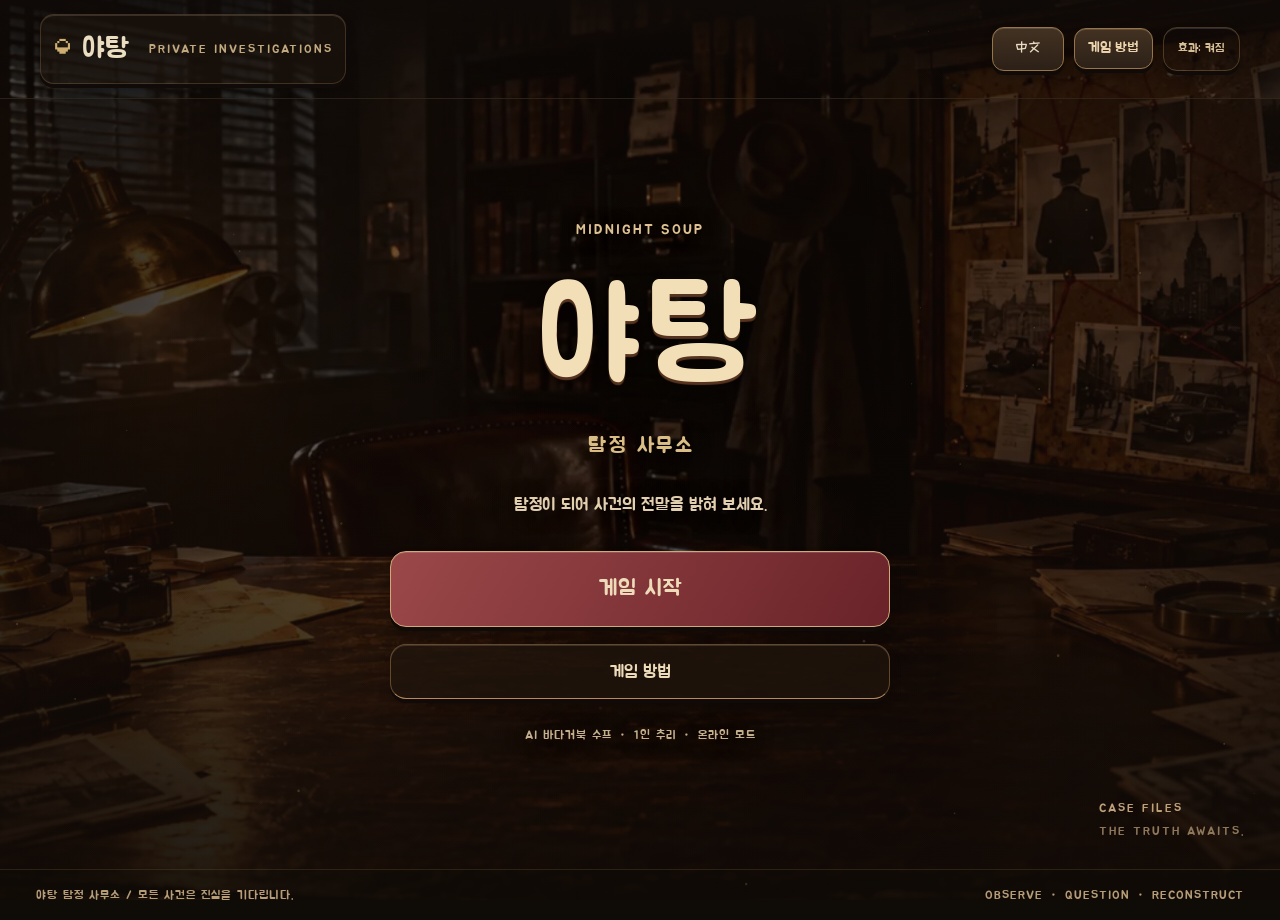
==== ko/index.html @ a6893893 "Add subtle particles and optional interactive effects with motion safeguards" ====
<!DOCTYPE html><html lang="ko"><head><meta charset="UTF-8"><meta name="viewport" content="width=device-width,initial-scale=1"><meta name="theme-color" content="#1b1511"><meta name="description" content="야탕, 질문으로 풀어나가는 추리. 바다거북 수프 사건을 선택하고 진행자와 함께 숨겨진 진실을 밝혀보세요."><title>야탕 · AI 바다거북 수프</title><link rel="icon" href="data:image/svg+xml,%3Csvg xmlns='http://www.w3.org/2000/svg' viewBox='0 0 32 32'%3E%3Crect width='32' height='32' rx='9' fill='%23742e30'/%3E%3Cpath d='M7 15h18a9 9 0 0 1-18 0M12 6v5m8-5v5' fill='none' stroke='%23d5b77e' stroke-width='2'/%3E%3C/svg%3E"><style>
:root{color-scheme:dark;--bg:#1b1511;--line:#514132;--muted:#bdab90;--text:#ebddc2;--accent:#ceae71;--wine:#792f32;--ink:#362b21;--paper:#dfcda9}*{box-sizing:border-box}body{margin:0;background:var(--bg);color:var(--text);font-family:"Courier New","Songti SC",SimSun,serif;font-size:16px}button,a,textarea{-webkit-tap-highlight-color:transparent}button{font:inherit;color:inherit;cursor:pointer;background:transparent;border:1px solid var(--line);border-radius:2px;transition:background .2s,border-color .2s,transform .2s}button:hover{background:#463427;border-color:#b99a66}button:focus-visible,a:focus-visible{outline:2px solid #d8ac65;outline-offset:4px}header{height:80px;border-bottom:1px solid #685037;display:flex;align-items:center;justify-content:space-between;padding:0 40px;gap:20px;background:#19130fed}.brand{display:flex;align-items:center;gap:12px;color:var(--text);text-decoration:none}.brand strong{font-size:28px;letter-spacing:5px;font-weight:500}.brand-icon{font-size:34px;color:var(--accent)}.brand-en{font-size:12px;letter-spacing:2px;margin-left:8px;color:#c2a97f}.header-note{color:var(--muted);font-size:14px}.quiet{border-color:transparent;padding:10px 12px;font-size:14px}.quiet span{margin-left:8px;color:var(--muted)}.desk-scene{height:225px;position:relative;display:flex;align-items:center;justify-content:space-between;padding:32px max(42px,calc((100vw - 1440px)/2));background:linear-gradient(90deg,#160f08b0,#160f0840 58%,#160f0830),var(--embedded-asset-0) right center/auto 100% no-repeat;border-bottom:1px solid #7e5d36}.scene-caption{position:relative;text-shadow:0 2px 12px #000}.scene-caption .eyebrow{color:#ddc098}.scene-caption h1{font-size:32px;letter-spacing:4px;font-weight:500;margin:19px 0 12px}.scene-caption p{font-size:14px;color:#d1bfa4;margin:0}.scene-stamp{border:3px double #cbb080;color:#e2cba2;padding:12px 9px;font-size:19px;line-height:1.6;letter-spacing:5px;transform:rotate(7deg);background:#21160d80;margin-right:15px}.eyebrow{font-size:12px;letter-spacing:1.6px;color:var(--muted)}main{display:grid;grid-template-columns:230px minmax(340px,1fr) minmax(320px,390px);gap:26px;padding:30px 36px 38px;max-width:1510px;margin:auto;align-items:start}.library{padding-top:7px;display:flex;flex-direction:column}.section-heading{display:flex;align-items:center;justify-content:space-between;margin-top:17px}.section-heading h1{font-size:23px;margin:0;font-weight:500}.section-heading>span{font-size:14px;color:var(--accent)}.muted{color:var(--muted)}.intro{font-size:14px;line-height:1.7;margin:13px 0 27px}.case-card{display:block;width:100%;text-align:left;margin-bottom:17px;padding:19px 16px;border:1px solid #67543c;background:#33281e;position:relative;box-shadow:3px 4px 0 #0b08074d}.case-card:hover{transform:translateX(3px)}.case-card.selected{border-color:#d1ae79;background:#d4bc90;color:#332419;box-shadow:3px 4px 0 #0b080755}.case-card.selected:after{content:'';position:absolute;left:-1px;top:20px;height:38px;width:4px;background:var(--wine)}.card-meta{display:flex;justify-content:space-between;font-size:12px;color:#c3ad89;margin-bottom:13px;letter-spacing:1px}.case-card strong{display:block;font-size:19px;font-weight:500}.case-card p{margin:10px 0 19px;color:#c5b497;font-size:14px;line-height:1.6}.case-card .category{font-size:12px;color:#d6b47c}.case-card.selected .card-meta,.case-card.selected p{color:#64513a}.case-card.selected .category{color:#713137}.sidebar-bottom{display:flex;gap:12px;margin-top:32px;padding-top:20px;border-top:1px solid var(--line);font-size:13px;line-height:1.9;color:#d8c4a0}.sidebar-bottom p{margin:0}.mini-symbol{border:1px solid #8c704b;display:grid;place-items:center;width:23px;height:23px;border-radius:50%;flex-shrink:0}.case-workspace{min-width:0}.case-top{display:flex;align-items:center;justify-content:space-between;margin-bottom:17px}.tag{border:1px solid #8a6b44;padding:4px 11px;font-size:12px;color:#dac08e}.story{background:radial-gradient(ellipse at 25% 10%,#f0e1c680,transparent 60%),linear-gradient(105deg,#c9b18455,transparent 25%,#98754722),var(--paper);color:var(--ink);border:1px solid #b69b6e;padding:29px 29px 0;position:relative;overflow:hidden;box-shadow:4px 5px 0 #ad926a,5px 6px 0 #514130,0 12px 25px #0005}.case-watermark{position:absolute;right:17px;top:103px;font-family:Georgia,serif;font-size:150px;color:#6f5339;opacity:.055;pointer-events:none}.confidential-stamp{position:absolute;right:23px;top:29px;transform:rotate(-9deg);border:3px double #873f39;color:#873f39;font-size:19px;letter-spacing:4px;padding:7px 9px;text-align:center;opacity:.8;line-height:1.2}.confidential-stamp small{font-size:9px;letter-spacing:2px}.file-label{font-size:12px;letter-spacing:1px;color:#755c40;position:relative;max-width:calc(100% - 110px);line-height:1.6}.file-label span{color:#69543c;display:block;font-size:12px;margin-top:6px}.story h2{font-size:36px;letter-spacing:3px;margin:28px 0 15px;font-weight:600;position:relative}.story-tags{display:flex;gap:10px;font-size:12px;color:#736148;flex-wrap:wrap}.divider{height:1px;background:#a58c68;margin:30px 0 25px;position:relative}.divider span{position:absolute;top:-9px;padding-right:14px;background:var(--paper);font-size:12px;color:#7a322f;letter-spacing:5px}#story-text{font-size:18px;line-height:2;color:#423426;position:relative}#story-text p{margin:0 0 14px}.question{font-size:18px;font-weight:600;color:#742e30;line-height:1.8;margin:23px 0 27px}.story-foot{margin:0 -29px;background:#b99c6930;border-top:1px solid #ae94705c;padding:13px 29px;display:flex;justify-content:space-between;align-items:center;font-size:12px;color:#796349;letter-spacing:1px}.story-foot>span:last-child{font-size:22px;color:#813735}.tools-row{display:flex;align-items:center;justify-content:space-between;margin-top:23px;gap:8px}.tools-row>button:first-child{padding:12px;font-size:14px;background:#392c20;border-color:#80623d}.tools-row small{margin-left:10px;color:#c5aa80}.tools-row>button:first-child>span{color:#dab87c;margin-right:5px}.hint-box{border-left:3px solid #873f39;background:#dcc69e;color:#583d28;padding:15px;margin-top:18px;font-size:16px;line-height:1.8}.investigation{display:flex;align-items:center;justify-content:space-between;margin-top:30px;border-top:1px solid var(--line);padding-top:23px;gap:12px}.investigation h3{font-size:17px;font-weight:400;margin:10px 0}.stats{display:flex;align-items:center;gap:10px;flex-shrink:0}.stats strong{font-size:32px;font-weight:400;color:var(--accent)}.stats span{font-size:12px;color:var(--muted)}.rule-line{display:flex;align-items:center;gap:8px;margin-top:18px;color:#baaa91;font-size:12px}.rule-line i{height:1px;background:#6c5139;flex:1}.rule-line .active{color:#e6c083}.chat-panel{border:1px solid #a58962;background:#e7d9bc;display:flex;flex-direction:column;height:735px;color:#423426;box-shadow:0 7px 25px #0005;margin-top:0;position:relative}.chat-heading{display:flex;align-items:center;gap:11px;padding:20px 19px;border-bottom:3px double #b7a17c;background:#d8c5a1}.host-symbol{height:39px;width:39px;display:grid;place-items:center;background:#743235;color:#efddba;font-size:26px;border:1px solid #68262a;border-radius:50%;flex-shrink:0}.chat-heading h2{font-size:19px;margin:0 0 5px;font-weight:500}.chat-heading .muted{font-size:12px;color:#715c40}.demo-badge{margin-left:auto;color:#79453b;border:1px solid #a37661;padding:5px 7px;font-size:12px;white-space:nowrap}.chat-scroll{flex:1;overflow-y:auto;min-height:0;padding:22px 20px;background:repeating-linear-gradient(transparent 0,transparent 31px,#9b825714 31px,#9b825714 32px);scrollbar-width:thin;scrollbar-color:#b8a17e transparent}.date{text-align:center;color:#7d694d;font-size:12px;margin-bottom:23px}.message{margin-bottom:23px}.message-label{font-size:12px;color:#805b40;display:flex;align-items:center;gap:7px;margin-bottom:9px}.bubble{border-left:2px solid #aa8f66;padding:8px 0 8px 12px;font-size:16px;line-height:1.85;color:#473a2c;overflow-wrap:anywhere}.answer-types{display:flex;gap:8px;margin-top:13px}.answer-types span{padding:2px 10px;border:1px solid #827956;color:#565b37;font-size:12px}.answer-types span:nth-child(2){border-color:#a67467;color:#803d37}.answer-types span:nth-child(3){border-color:#9f8d73;color:#746652}.user .bubble{background:#d2ba95;color:#4b3526;border:0;border-right:3px solid #7b3636;padding:12px 15px}.user .message-label{justify-content:flex-end;color:#803a34}.composer{padding:17px 18px;border-top:1px solid #bca883;background:#dfceac}.suggest-label{font-size:12px;color:#776044;margin:0 0 12px}.suggestions{display:flex;gap:7px;flex-wrap:wrap;margin-bottom:14px}.suggestions button{font-size:14px;padding:7px 9px;color:#63432c;border-color:#b29a72;background:#eadcbe}.suggestions button:hover{background:#cdb48b}form{border:1px solid #ae9066;background:#f0e4ca;padding:12px}form:focus-within{outline:2px solid #8c5b3e;outline-offset:1px}textarea{border:0;background:transparent;resize:vertical;min-height:60px;max-height:150px;width:100%;color:#3c2d20;font:inherit;font-size:16px;line-height:1.7;outline:0}textarea::placeholder{color:#827056}.input-bottom{display:flex;align-items:center;justify-content:space-between;gap:5px;margin-top:7px}.input-bottom>span{font-size:12px;color:#7d674b}.send{background:#792f32;border:0;color:#f2dfb8;width:36px;height:36px;font-size:25px;flex-shrink:0}.send:hover{background:#9a4143}.demo-note{color:#785f43;font-size:12px;text-align:center;line-height:1.6;margin:10px 0 0}footer{min-height:48px;padding:15px 36px;border-top:1px solid #4a3524;background:#17110d;display:flex;justify-content:space-between;color:#b69c77;font-size:12px;letter-spacing:1px;gap:16px}dialog{background:#e4d1ac;color:#473627;border:1px solid #a28556;border-radius:2px;padding:34px;max-width:530px;width:90%;box-shadow:0 20px 80px #0008}dialog::backdrop{background:#120b07ca;backdrop-filter:blur(5px)}dialog .eyebrow{color:#7e6142}dialog h2{font-size:28px;line-height:1.5;color:#743235}.close{position:absolute;right:10px;top:5px;font-size:25px}dialog button:hover{background:#c8ad80}#dialog-body{font-size:17px;line-height:1.9;color:#53402d}.primary{padding:11px 20px;margin-top:22px;background:#743235;color:#f2dfbe;border:0}dialog .primary:hover{background:#913f42}.sr-only{position:absolute;width:1px;height:1px;overflow:hidden;clip:rect(0,0,0,0)}@media(min-width:1550px){main{padding-top:35px;gap:34px}.desk-scene{height:255px}.story h2{font-size:40px}}@media(max-width:1150px){header{padding:0 25px}.brand-en{display:none}main{grid-template-columns:190px minmax(300px,1fr) 320px;gap:19px;padding:26px 22px}.story{padding:25px 23px 0}.story-foot{margin:0 -23px;padding:13px 23px}.story h2{font-size:31px}.chat-heading{padding:18px 14px;gap:8px}.chat-heading h2{font-size:17px}.chat-scroll,.composer{padding-left:15px;padding-right:15px}.confidential-stamp{right:17px;font-size:16px}.tools-row .quiet{padding:8px 3px}.file-label{max-width:calc(100% - 95px)}}@media(max-width:980px){main{grid-template-columns:minmax(300px,1fr) minmax(300px,1fr);gap:25px}.library{grid-column:1/-1}.library>.eyebrow,.intro,.sidebar-bottom{display:none}.section-heading{margin:0 0 17px}#cases{display:flex;gap:12px}.case-card{margin:0;flex:1;padding:14px}.case-card strong{font-size:18px}.case-card p{margin:10px 0}.case-card .category{display:none}.desk-scene{height:205px}.header-note{display:none}.case-card.selected:after{top:15px;height:25px}.chat-panel{height:780px}.scene-caption h1{font-size:29px}}@media(max-width:680px){header{height:72px;padding:0 18px}.desk-scene{height:215px;padding:26px 22px;background-position:62% center}.scene-caption .eyebrow{font-size:11px;letter-spacing:1px}.scene-caption h1{font-size:25px;letter-spacing:2px;line-height:1.6;max-width:255px}.scene-stamp{display:none}main{display:block;padding:24px 17px}.library{padding:0;margin-bottom:28px}.case-card{padding:12px 9px}.case-card strong{font-size:15px;line-height:1.5}.case-card p,.card-meta>span:last-child{display:none}.card-meta{font-size:11px;margin-bottom:8px;letter-spacing:0}#cases{gap:8px}.case-card:hover{transform:none}.section-heading h1{font-size:21px}.story{padding-top:29px}.story h2{font-size:32px}.case-workspace{margin-bottom:30px}.chat-panel{height:720px}.chat-heading{padding:19px}.chat-heading h2{font-size:20px}.chat-scroll,.composer{padding-left:19px;padding-right:19px}.tools-row{gap:5px}.rule-line{font-size:12px;gap:6px}footer{padding:16px 20px;font-size:12px;line-height:1.6}footer>span:last-child{display:none}}@media(prefers-reduced-motion:reduce){button{transition:none}}
/* Main menu and investigation are separate navigable views. */
[hidden]{display:none!important}.header-actions{display:flex;align-items:center;gap:14px}.back-home{color:#e2c69c;text-decoration:none;border:1px solid #745737}.home-view{background:#1b1511 var(--embedded-asset-0) center top/cover fixed no-repeat}.home-view header{background:#17110de6}.home-view footer{background:#17110dd9}.home-screen{display:block;max-width:1440px;padding:55px 42px 30px;min-height:calc(100vh - 130px);background:linear-gradient(90deg,#160e07a1,transparent 85%)}.home-intro{max-width:630px;text-shadow:0 2px 16px #000}.home-intro>.eyebrow{color:#dfc59c}.home-intro h1{font-size:clamp(36px,4.5vw,62px);font-weight:500;letter-spacing:6px;line-height:1.45;margin:19px 0;color:#f0dfbe}.home-intro p{font-size:17px;line-height:2;color:#ddc8a5;margin:17px 0}.home-rules{display:flex;align-items:center;gap:17px;color:#d3b787;font-size:14px;margin:24px 0 35px}.home-rules i{font-style:normal;color:#a9824d}.home-archive{padding:27px 30px 18px;background:#21180fe8;border:1px solid #7f603c;box-shadow:0 15px 45px #0005;backdrop-filter:blur(5px)}.home-archive-heading{display:flex;justify-content:space-between;align-items:center;gap:16px;margin-bottom:24px}.home-archive-heading h2{font-size:23px;font-weight:500;margin:10px 0 0;letter-spacing:2px}.archive-total{font-size:12px;color:#c5a777}.home-cases{display:grid;grid-template-columns:repeat(3,minmax(0,1fr));gap:20px}.home-case{text-align:left;background:#ad8a55;color:#2d2217;border:1px solid #c8a774;padding:20px;box-shadow:3px 4px 0 #09060380;position:relative}.home-case:hover{background:#d1b583;transform:translateY(-3px)}.home-case.selected{background:#e3cca0;outline:2px solid #d0ac6b;outline-offset:3px}.home-case-top{display:flex;justify-content:space-between;gap:10px;font-size:12px;color:#5c452a;letter-spacing:1px}.home-case strong{font-size:24px;display:block;margin:18px 0 13px;font-weight:500}.home-case-description{font-size:15px;line-height:1.7;display:block;color:#5e472f}.home-case-bottom{border-top:1px solid #74573255;display:flex;align-items:center;justify-content:space-between;gap:10px;margin-top:20px;padding-top:14px;font-size:12px;color:#634b30;flex-wrap:wrap}.selection-mark{color:#772d30;font-weight:bold}.home-start-row{display:flex;align-items:center;justify-content:space-between;gap:20px;margin-top:25px}.home-start-row p{font-size:14px;color:#cfb38a;line-height:1.7}.start-game{background:#7d3034;border:1px solid #aa625b;color:#f0ddba;padding:16px 30px;min-width:230px;font-size:20px;letter-spacing:3px}.start-game span{margin-left:23px}.start-game:hover{background:#9c4245;border-color:#d7ac81}.home-demo{text-align:right;color:#bca282;font-size:12px;margin:14px 0 0}.game-toolbar{max-width:1300px;margin:auto;padding:24px 36px 0;display:flex;justify-content:space-between;gap:20px;color:#bca788;font-size:14px}#game-screen>main{grid-template-columns:minmax(340px,1fr) minmax(330px,440px);max-width:1300px;gap:45px;padding-top:25px}#game-screen .library{display:none}#game-screen .chat-panel{height:calc(100vh - 180px);min-height:680px}#game-screen .story{min-height:460px}#game-screen .story h2{font-size:40px}#game-screen .case-workspace{padding-top:0}@media(min-width:1600px){.home-screen{padding-top:70px}.home-intro{margin-bottom:35px}}@media(max-width:980px){.home-screen{padding:40px 26px 25px}.home-case{padding:17px}.home-case strong{font-size:21px}.home-cases{gap:14px}.home-archive{padding:24px 22px 18px}#game-screen>main{gap:25px;padding-left:24px;padding-right:24px}.game-toolbar{padding-left:24px;padding-right:24px}}@media(max-width:680px){.header-actions{gap:6px}.back-home{font-size:12px;padding:9px 7px}.home-view{background-position:58% top;background-attachment:scroll}.home-screen{padding:34px 18px 23px;background:#1c120a66}.home-intro h1{font-size:37px;letter-spacing:4px}.home-intro p{font-size:16px}.home-intro>.eyebrow{font-size:11px}.home-rules{gap:10px;font-size:13px;margin-bottom:28px}.home-archive{padding:22px 16px 16px}.home-archive-heading h2{font-size:21px}.archive-total{display:none}.home-cases{grid-template-columns:1fr;gap:16px}.home-case{padding:17px}.home-case strong{margin:12px 0 9px;font-size:24px}.home-case-bottom{margin-top:14px;padding-top:12px}.home-start-row{flex-direction:column;align-items:stretch;gap:10px;margin-top:20px}.home-start-row p{margin:0}.start-game{width:100%}.home-demo{text-align:center;line-height:1.6}.game-toolbar{padding:20px 18px 0}.game-toolbar>span:last-child{display:none}#game-screen>main{display:block;padding:22px 18px 30px}#game-screen .story{min-height:0}#game-screen .story h2{font-size:32px}#game-screen .chat-panel{height:720px;min-height:0}.home-view .header-actions .quiet{font-size:14px}}
/* Game title screen and rounded interface. */
button,.quiet,.back-home,.primary,.send,.start-game{border-radius:14px}.home-archive{border-radius:26px}.home-case,.case-card{border-radius:18px;box-shadow:0 6px 16px #0003}.story{border-radius:22px;box-shadow:0 12px 28px #0006}.chat-panel{border-radius:22px;overflow:hidden}.chat-heading{border-radius:21px 21px 0 0}.composer{border-radius:0 0 21px 21px}.bubble{border-radius:12px;padding:12px 14px;background:#e0cead88}.user .bubble{border-radius:14px}.suggestions button,.answer-types span,.tag,.demo-badge{border-radius:999px}form,textarea{border-radius:14px}.hint-box{border-radius:14px}.confidential-stamp{border-radius:9px}.scene-stamp{border-radius:12px}.story-foot{border-radius:0 0 21px 21px}dialog{border-radius:24px}.title-view{background:#100b08 var(--embedded-asset-0) center center/cover fixed no-repeat}.title-view header{background:linear-gradient(#100b08e6,#100b0880);border-bottom:1px solid #d6b37922}.title-view .header-note{visibility:hidden}.title-view footer{background:#100b08bb;border-top:1px solid #d6b37922}.title-screen{display:flex;align-items:center;justify-content:center;position:relative;max-width:none;width:100%;min-height:calc(100svh - 130px);padding:42px 24px;background:radial-gradient(ellipse at center,#120b0755 0,#120b0780 55%,#120b07bb 100%)}.title-content{text-align:center;width:min(100%,560px);padding:26px 30px 32px;text-shadow:0 3px 20px #000}.title-kicker{font-size:14px;letter-spacing:7px;color:#dfc291}.title-content h1{font-size:clamp(88px,10vw,146px);font-weight:500;letter-spacing:18px;margin:10px 0 0;padding-left:18px;line-height:1.35;color:#f2dfb7;text-shadow:0 3px 1px #57341f,0 8px 36px #000}.title-subtitle{color:#dbbd86;font-size:21px;letter-spacing:8px;margin-top:2px;padding-left:8px}.title-premise{font-size:17px;line-height:2.1;color:#e2cfb0;margin:24px 0 29px}.title-menu{display:flex;flex-direction:column;align-items:center;gap:12px;max-width:280px;margin:auto}.title-menu a,.title-menu button{display:block;width:100%;text-decoration:none;color:#eddbb9;font-size:17px;padding:13px 22px;border:1px solid #b9905a70;background:#21150dc7;border-radius:16px;letter-spacing:3px;text-shadow:none;transition:background .2s,transform .2s}.title-menu .enter-game{padding:18px 24px;font-size:22px;background:linear-gradient(120deg,#9b4849,#692329);border-color:#d2a878;box-shadow:0 8px 30px #0006,inset 0 1px #e2b48f44}.enter-game span{margin-left:25px}.title-menu a:hover,.title-menu button:hover{background:#693f2c;transform:translateY(-2px)}.title-menu .enter-game:hover{background:#a34a4d}.title-menu a:focus-visible{outline:2px solid #eed09c;outline-offset:5px}.title-mode{font-size:12px;color:#c5af8c;margin:26px 0 0;letter-spacing:1px}.title-corner{position:absolute;bottom:26px;right:35px;color:#bea17b;font-size:12px;line-height:1.9;letter-spacing:2px}.title-corner strong{font-weight:400;color:#8e775a}.home-screen>.home-intro h1{font-size:34px;line-height:1.5}.home-screen>.home-intro{margin-bottom:20px}.home-case:focus-visible{outline:3px solid #f1d195;outline-offset:4px}@media(max-width:680px){.title-screen{min-height:calc(100svh - 120px);padding:24px 18px}.title-content{padding:20px 0}.title-kicker{font-size:12px;letter-spacing:5px}.title-content h1{font-size:96px;letter-spacing:14px;padding-left:14px}.title-subtitle{font-size:17px;letter-spacing:5px}.title-premise{font-size:16px;margin:23px 0}.title-corner{display:none}.title-menu{width:250px}.title-view{background-position:56% center;background-attachment:scroll}.home-screen>.home-intro h1{font-size:30px}.home-archive{border-radius:22px}.title-mode{font-size:12px}}

/* Rounded type across all game screens. */
@font-face{font-family:"Midnight Rounded";src:url("[data-uri]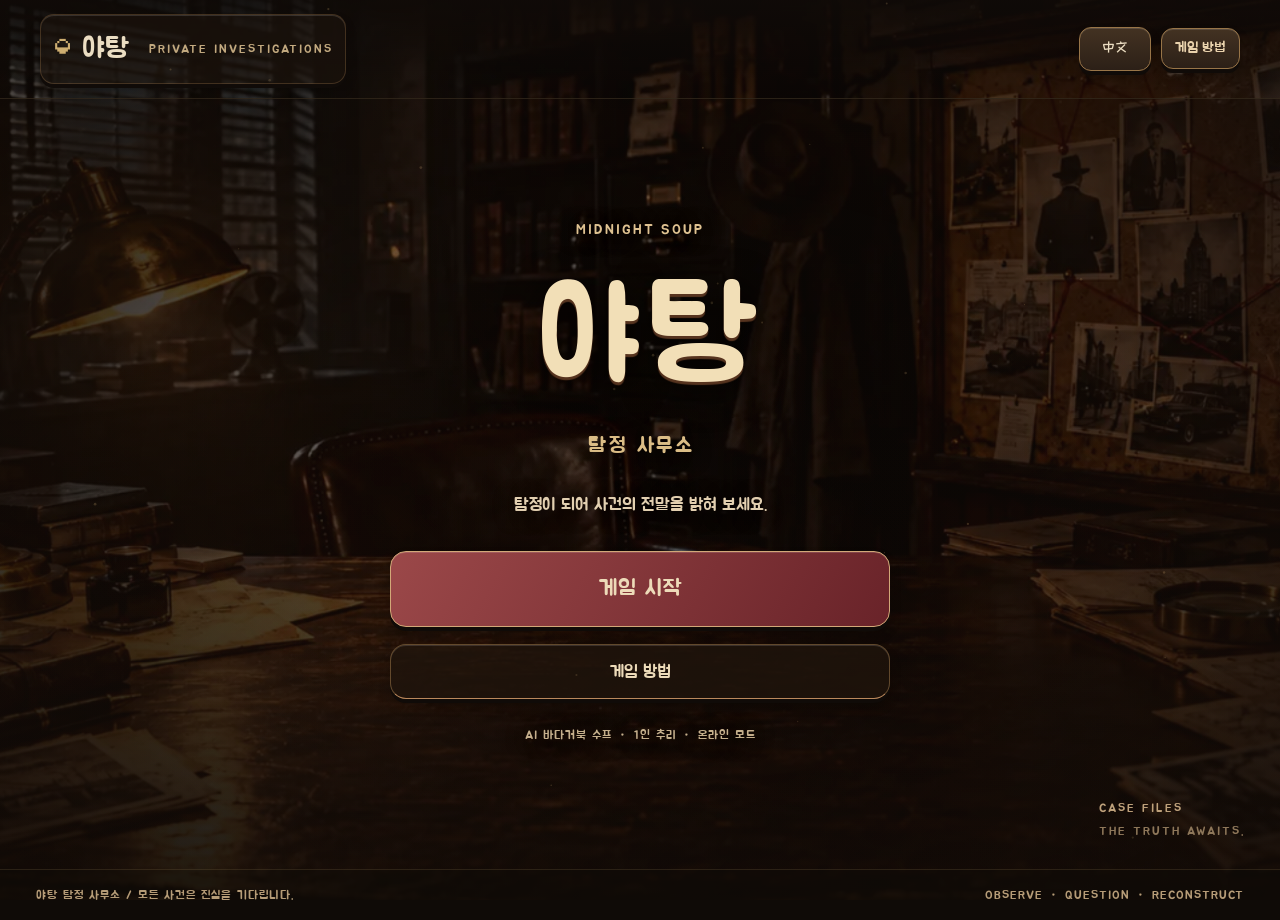
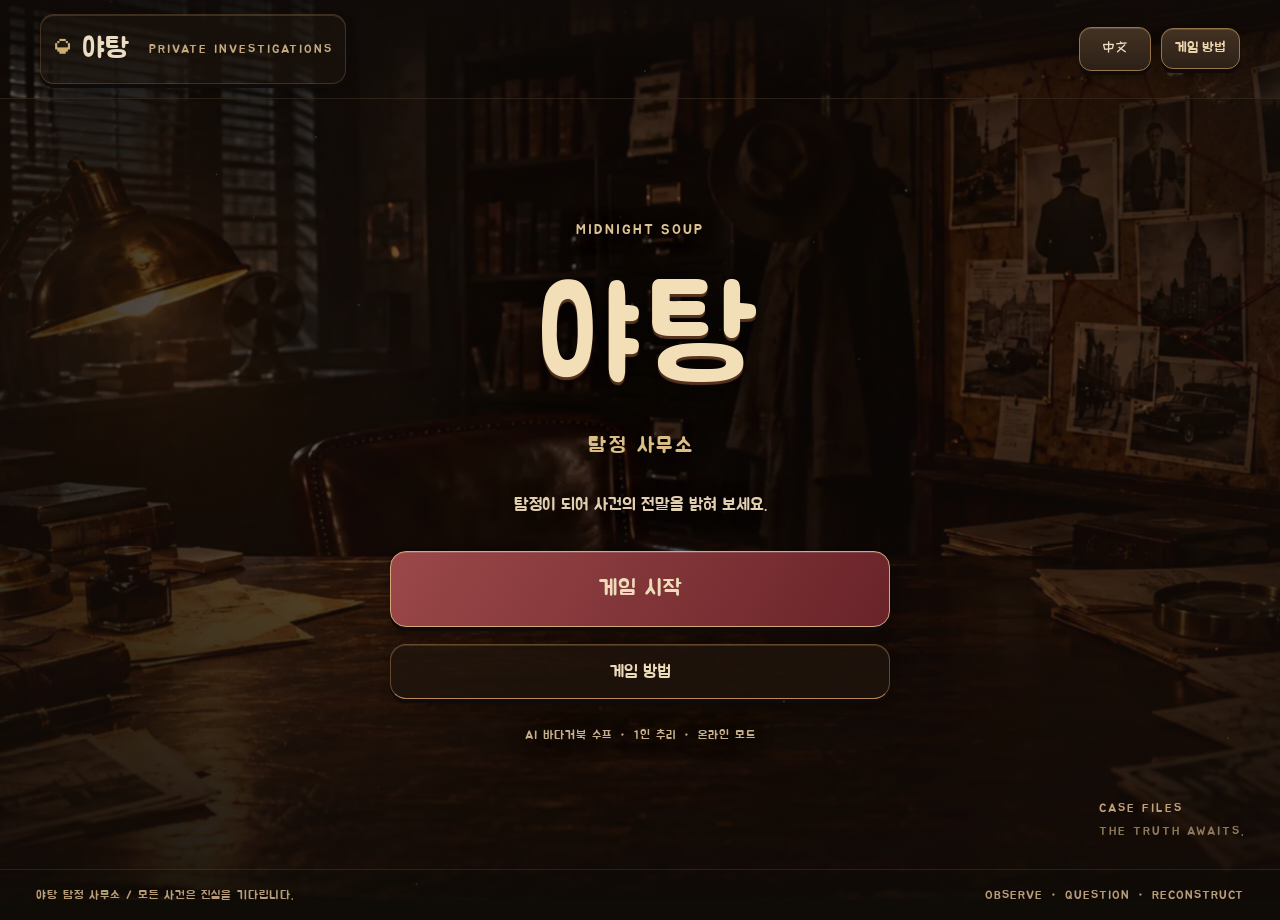
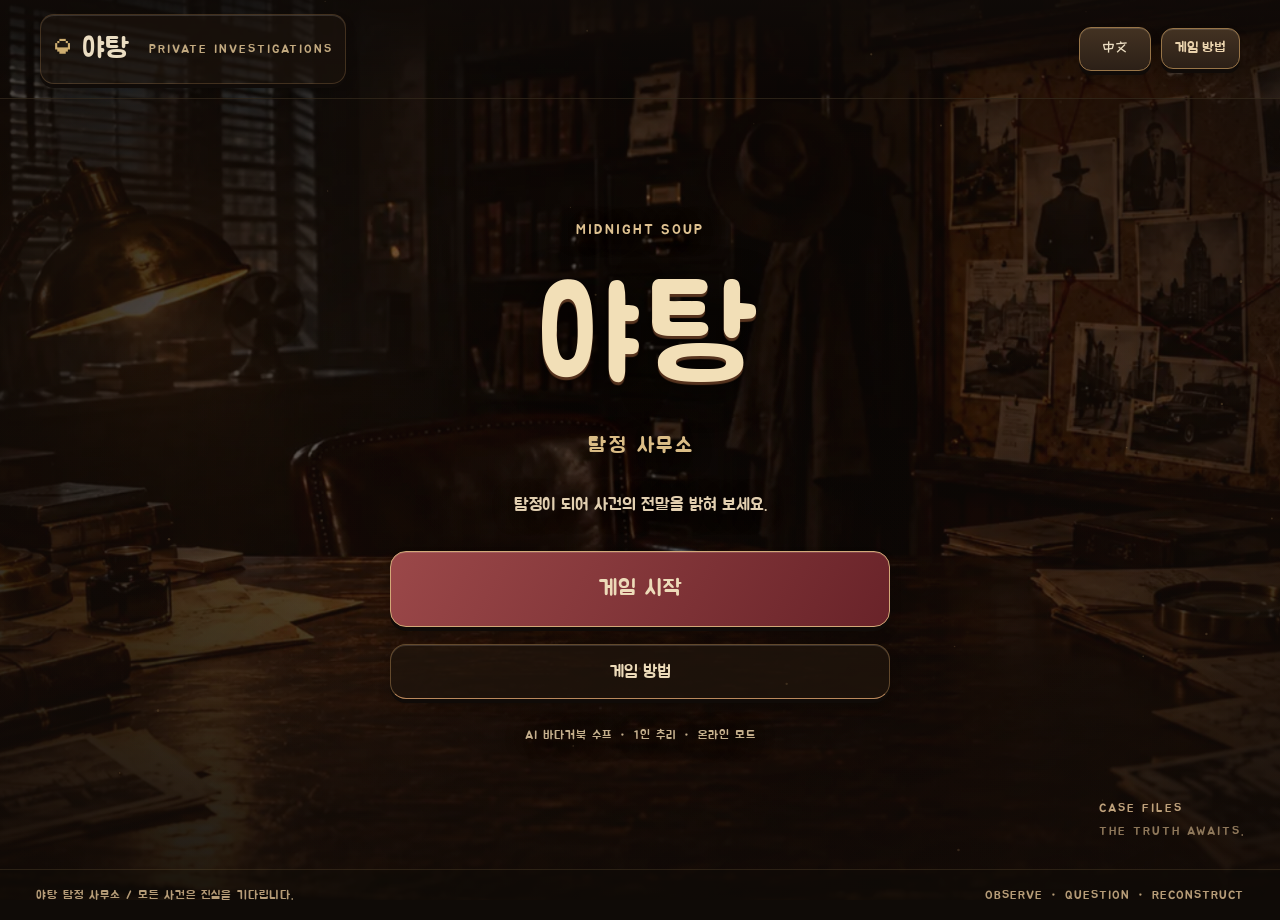
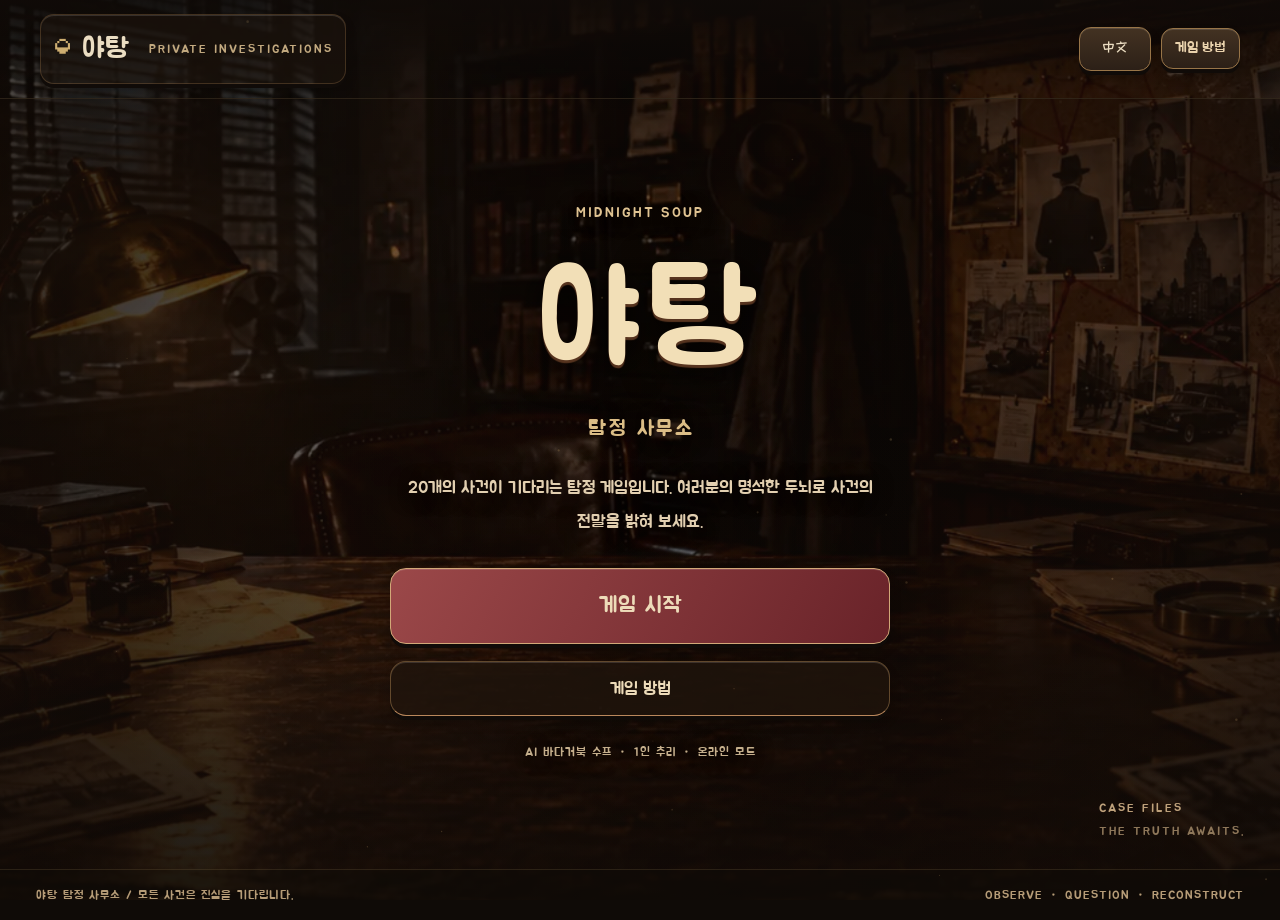
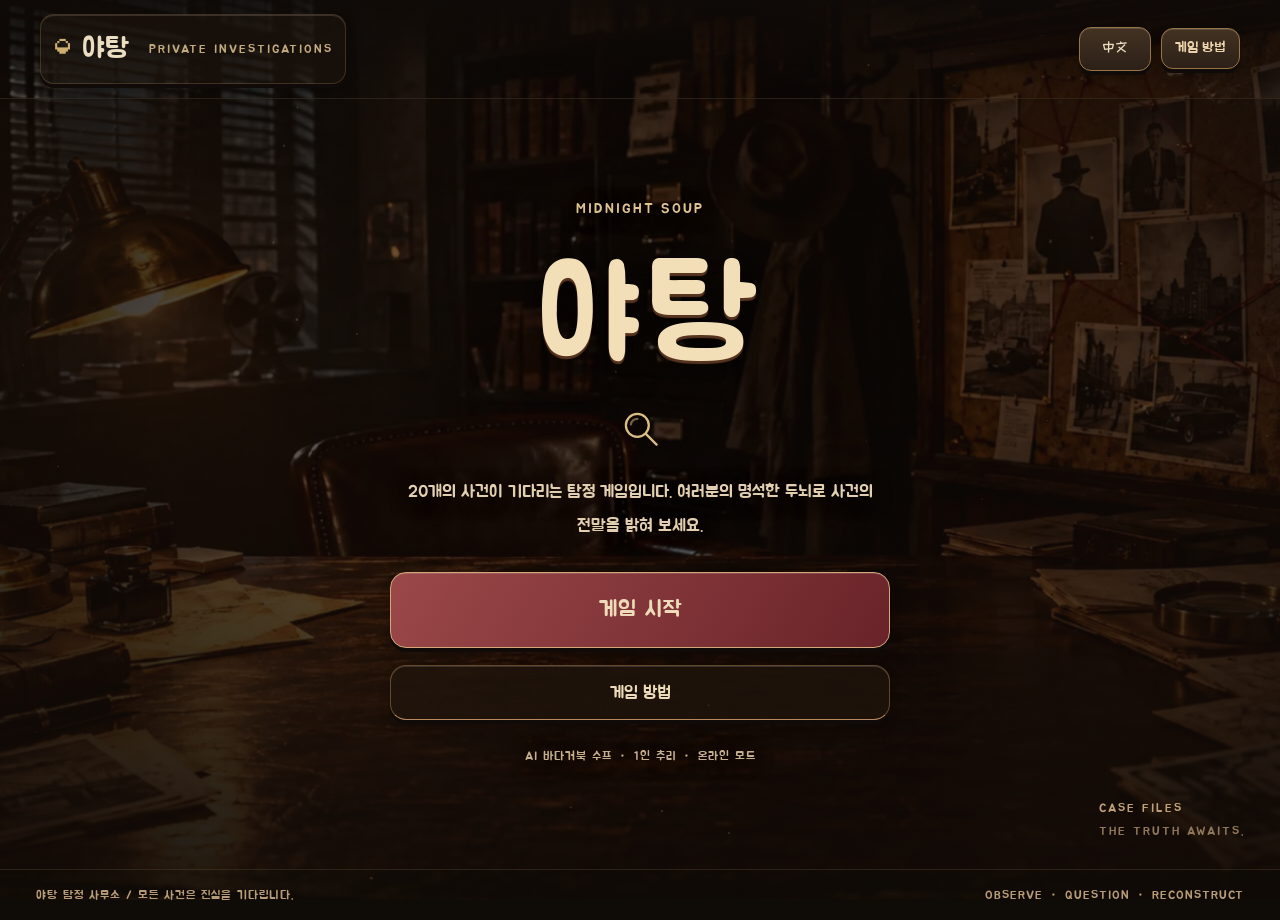
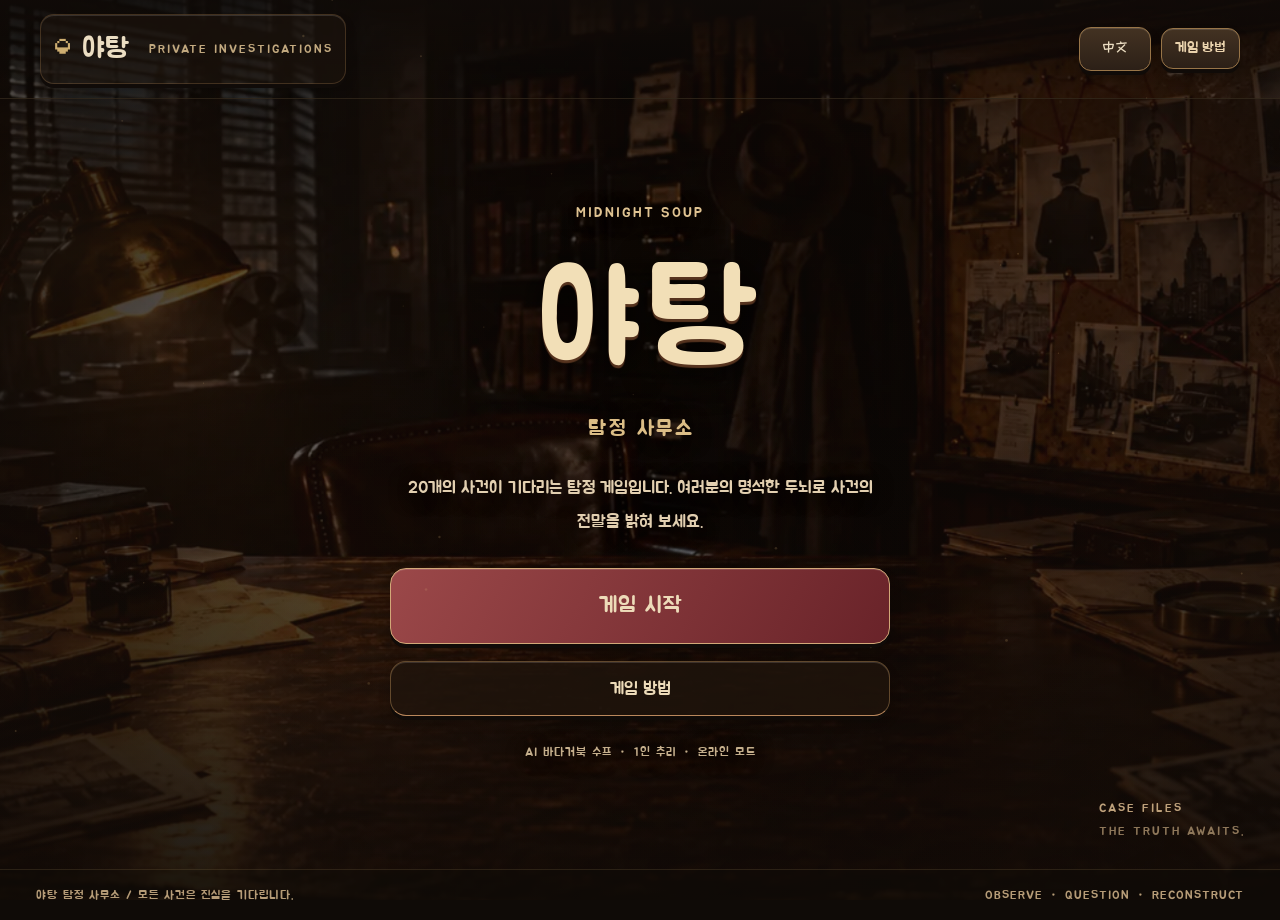
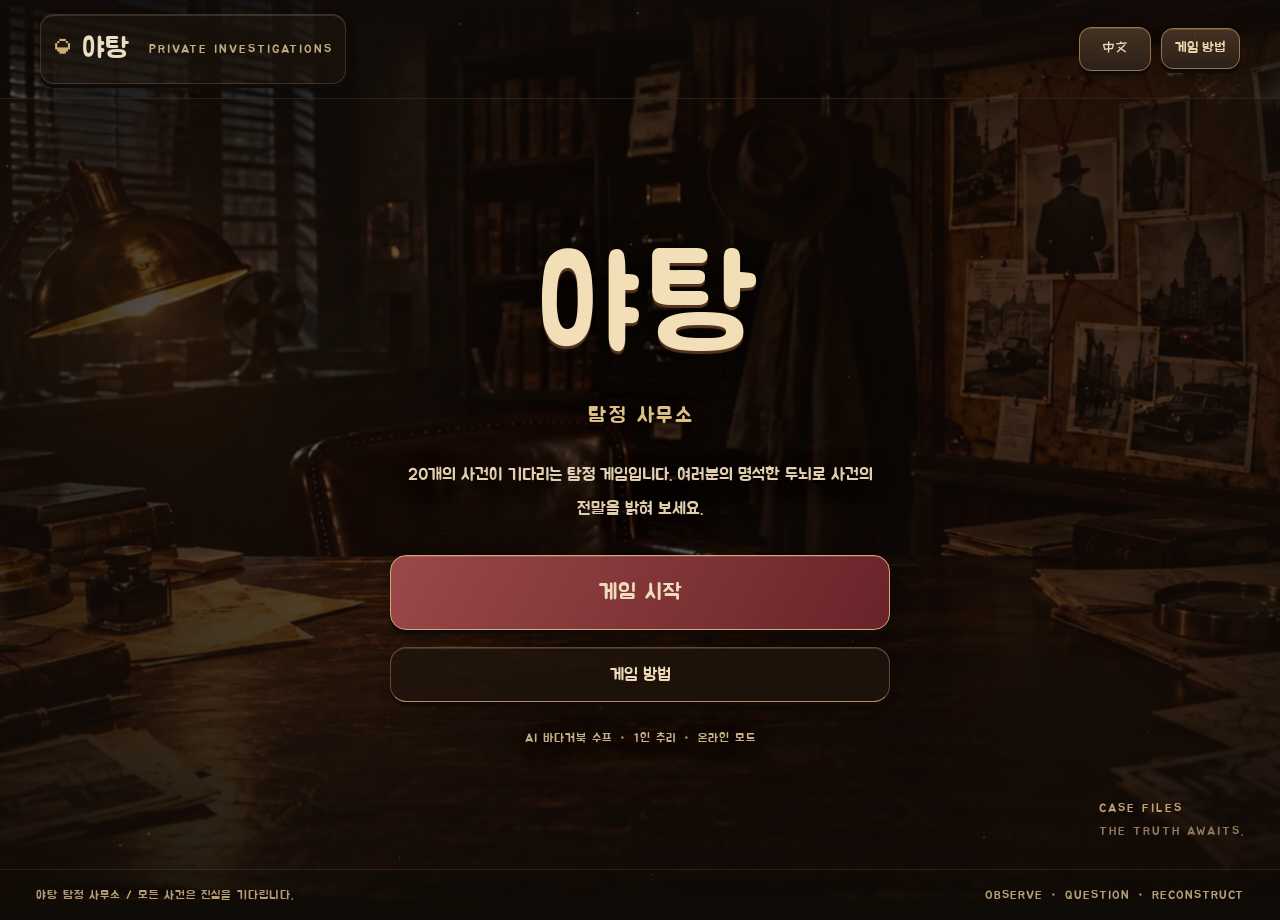
